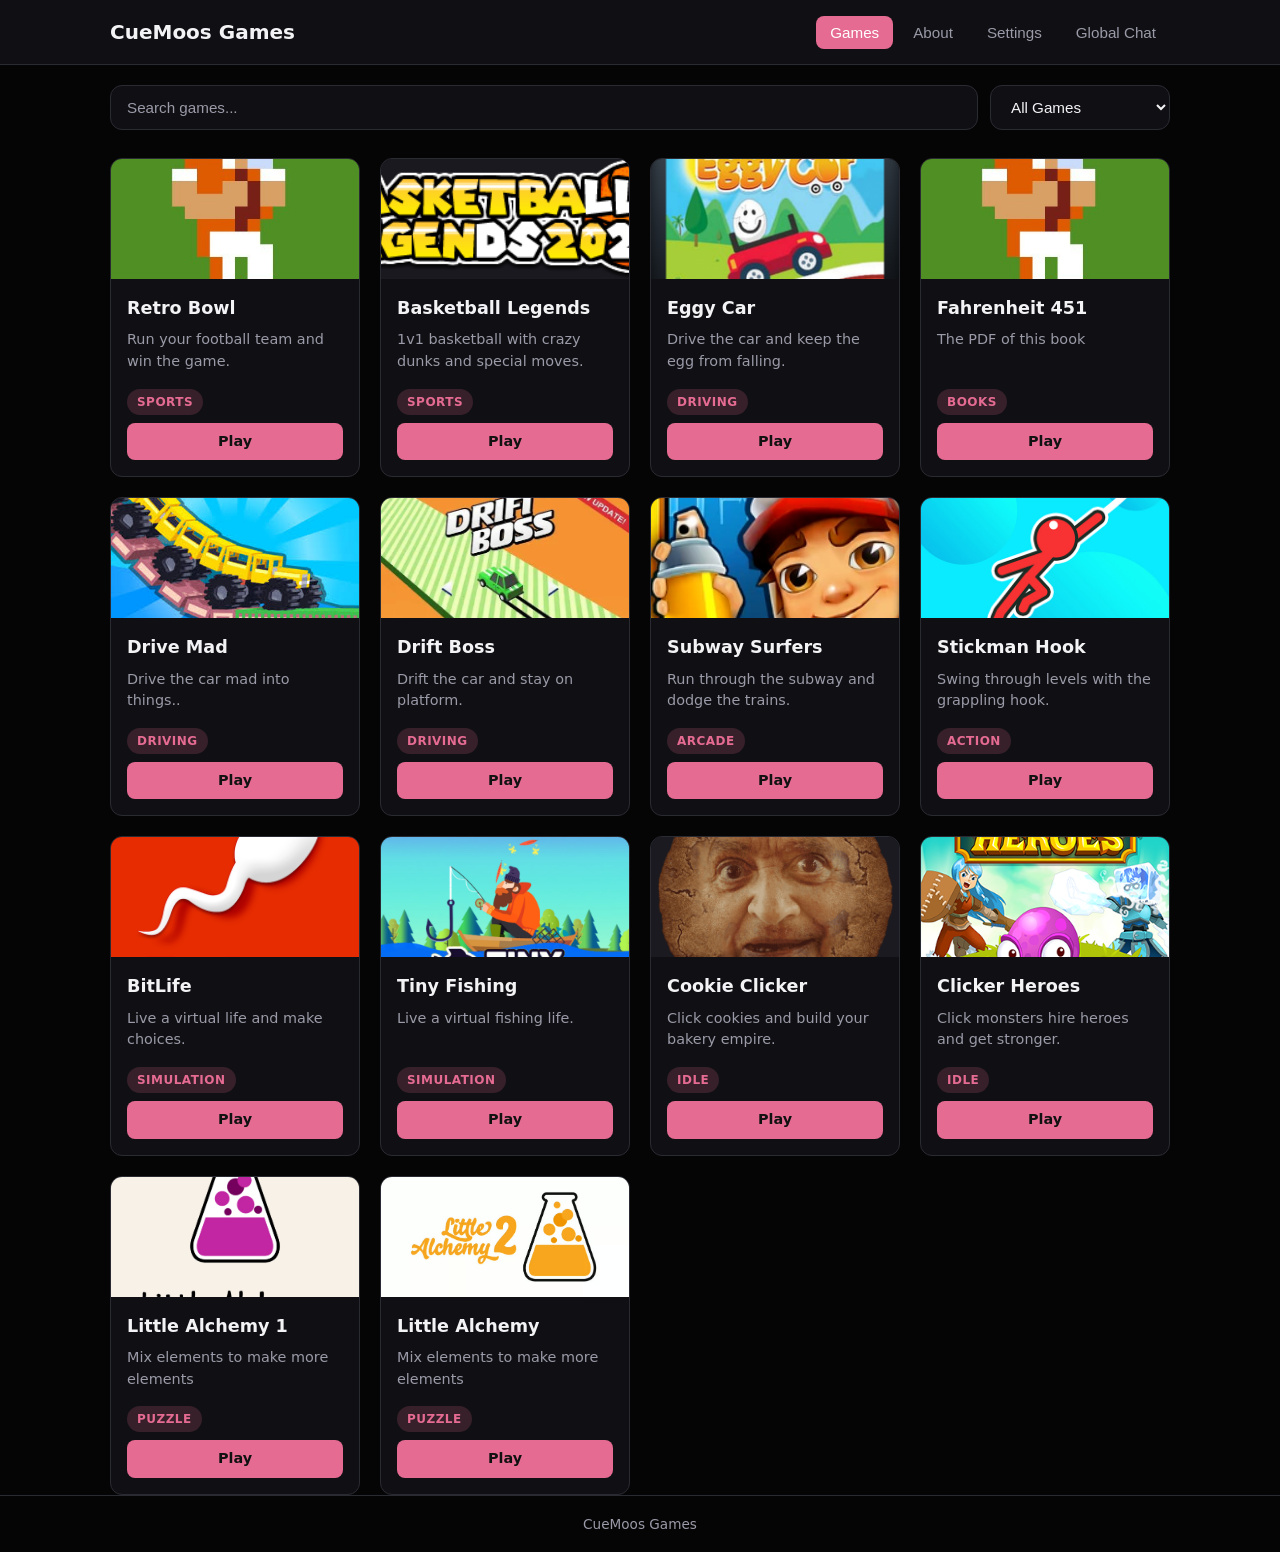
==== index.html @ 98dfa6d3 "Remove profile avatar option" ====
<!DOCTYPE html>
<html lang="en" data-theme="rose-pink">
<head>
  <meta charset="UTF-8">
  <meta name="viewport" content="width=device-width, initial-scale=1.0">
  <title>CueMoos Games</title>
  <link rel="stylesheet" href="styles.css">
  <link rel="icon" href="data:image/svg+xml,<svg xmlns='http://www.w3.org/2000/svg' viewBox='0 0 100 100'><rect width='100' height='100' rx='18' fill='%23e56b92'/><text x='50' y='68' text-anchor='middle' font-size='52' font-family='system-ui,sans-serif' font-weight='700' fill='white'>C</text></svg>">
</head>
<body>
  <header>
    <div class="container header-content">
      <h1 class="logo">CueMoos Games</h1>
      <nav>
        <button class="nav-btn active" data-tab="games">Games</button>
        <button class="nav-btn" data-tab="about">About</button>
        <button class="nav-btn" data-tab="settings">Settings</button>
        <button class="nav-btn" data-tab="chat">Global Chat</button>
      </nav>
    </div>
  </header>

  <main class="container">
    <section id="games" class="tab-content active">
      <div class="controls">
        <input type="text" id="search" placeholder="Search games..." autocomplete="off">
        <select id="category-filter"><option value="all">All Games</option></select>
      </div>
      <div id="games-grid" class="games-grid"></div>
      <p id="no-results" class="no-results hidden">No games found.</p>
    </section>

    <section id="chat" class="tab-content">
      <div class="chat-card">
        <div class="chat-heading"><div><h2>Global Chat</h2><p>Talk with everyone playing on CueMoos Games.</p></div><span class="chat-live">● LIVE</span></div>
        <section id="chat-auth" class="chat-auth">
          <div class="chat-auth-tabs">
            <button type="button" class="chat-auth-tab active" data-auth-mode="signup">Create account</button>
            <button type="button" class="chat-auth-tab" data-auth-mode="login">Log in</button>
          </div>
          <form id="chat-auth-form">
            <label for="chat-auth-username">Username</label>
            <input id="chat-auth-username" maxlength="20" minlength="3" placeholder="3–20 letters, numbers, or _" autocomplete="username" required>
            <label for="chat-auth-password">Password</label>
            <input id="chat-auth-password" type="password" minlength="8" placeholder="At least 8 characters" autocomplete="new-password" required>
            <button id="chat-auth-submit" type="submit">Create account</button>
          </form>
          <p class="chat-account-note">Choose a username that does not reveal your real name, school, or location. Passwords are private. There is no email recovery, so keep your password somewhere safe and never share it.</p>
        </section>
        <section id="chat-room" class="hidden">
          <div class="chat-account-bar"><span>Signed in as <strong id="chat-current-user"></strong></span><button type="button" id="chat-logout">Log out</button></div>
          <div class="social-nav" id="social-nav">
            <button class="social-tab active" data-social="global">Global</button><button class="social-tab" data-social="friends">Friends</button><button class="social-tab" data-social="messages">Messages</button><button class="social-tab" data-social="groups">Groups</button><button class="social-tab" data-social="profile">Profile</button><button class="social-tab hidden" id="owner-tab" data-social="owner">Owner</button>
          </div>
          <section class="social-view" id="view-global"><div id="chat-messages" class="chat-messages" aria-live="polite"><p class="chat-empty">Loading messages…</p></div><form id="chat-form" class="chat-compose"><input id="chat-message" maxlength="300" placeholder="Write a message..." autocomplete="off" disabled><button id="chat-send" type="submit" disabled>Send</button></form></section>
          <section class="social-view hidden" id="view-friends">
            <h3>Find players</h3><div class="social-inline"><input id="friend-search" maxlength="24" placeholder="Search username"><button id="friend-search-btn">Search</button></div><div id="friend-results" class="social-list"></div>
            <h3>Friend requests</h3><div id="friend-requests" class="social-list"></div><h3>Your friends</h3><div id="friend-list" class="social-list"></div>
          </section>
          <section class="social-view hidden" id="view-messages"><div class="social-inline"><select id="dm-friend"><option value="">Choose a friend</option></select><button id="dm-refresh">Refresh</button></div><div id="dm-messages" class="social-messages"><p class="chat-empty">Choose a friend to view messages.</p></div><form id="dm-form" class="chat-compose"><input id="dm-input" maxlength="1000" placeholder="Private message..." disabled><button id="dm-send" type="submit" disabled>Send</button></form></section>
          <section class="social-view hidden" id="view-groups"><h3>Your groups</h3><div id="group-list" class="social-list"></div><h3>Create a group</h3><form id="group-create" class="social-inline"><input id="group-name" maxlength="40" minlength="2" placeholder="Group name" required><button>Create</button></form><div id="group-active" class="hidden"><h3 id="group-title"></h3><div id="group-messages" class="social-messages"></div><form id="group-form" class="chat-compose"><input id="group-input" maxlength="1000" placeholder="Message group..." disabled><button id="group-send" type="submit" disabled>Send</button></form></div></section>
          <section class="social-view hidden" id="view-profile"><h3>Your profile</h3><div class="profile-editor"><label>Display name<input id="profile-display" maxlength="30" placeholder="Display name"></label><label>Bio<textarea id="profile-bio" maxlength="160" rows="3" placeholder="A little about you..."></textarea></label><button id="profile-save">Save profile</button></div></section>
          <section class="social-view hidden" id="view-owner"><h3>Owner dashboard</h3><p class="chat-note">Manage roles and account access. Only promote accounts you trust.</p><div id="owner-users" class="social-list"></div></section>
        </section>
        <p id="chat-status" class="chat-status" role="status">Create an account or log in to join the chat.</p>
        <p class="chat-note">Be respectful. Do not share personal information, passwords, or private details in chat.</p>
      </div>
    </section>

    <section id="about" class="tab-content">
      <div class="about-card">
        <h2>About CueMoo</h2>
        <p>Hey Im Devin from Winchester Kansas.</p>
        <p>This is CueMoos Games. I put my games here so I can play them and share them.</p>
      </div>
    </section>

    <section id="settings" class="tab-content">
      <div class="settings-card">
        <h2>Settings</h2>
        <div class="setting-block">
          <h3>Themes</h3><p class="setting-help">Default Is Rose Pink. Tap a circle to switch.</p>
          <div id="theme-grid" class="theme-grid"></div>
        </div>
        <div class="setting-block">
          <h3>Layout</h3>
          <div class="setting-row"><span>Card size</span><div class="chip-row" id="card-size"><button class="chip active" data-size="compact">Compact</button><button class="chip" data-size="cozy">Cozy</button><button class="chip" data-size="normal">Normal</button></div></div>
          <div class="setting-row"><span>Show game descriptions</span><label class="switch"><input type="checkbox" id="toggle-desc" checked><span class="slider"></span></label></div>
        </div>
        <div class="setting-block">
          <h3>Play</h3>
          <div class="setting-row"><span>Open games in a new tab</span><label class="switch"><input type="checkbox" id="toggle-newtab"><span class="slider"></span></label></div>
          <div class="setting-row"><span>Less motion</span><label class="switch"><input type="checkbox" id="toggle-motion"><span class="slider"></span></label></div>
        </div>
        <div class="setting-block"><button type="button" id="reset-settings" class="reset-btn">Reset settings</button></div>
      </div>
    </section>
  </main>

  <footer><div class="container"><p>CueMoos Games</p></div></footer>
  <script src="script.js"></script>
  <script>
    document.getElementById("chat-auth-form").addEventListener("submit", function (event) {
      event.preventDefault();
      document.getElementById("chat-status").textContent = "Chat is loading. If this message stays here, the chat script did not load.";
    });
  </script>
  <script type="module" src="chat-live.js?v=20261113-ui2"></script>
</body>
</html>
---- styles.css ----
:root {
  --bg: #050506;
  --surface: #101014;
  --surface-2: #1a1a20;
  --text: #f3f3f6;
  --text-muted: #9a9aa8;
  --primary: #e56b92;
  --primary-hover: #ef89a8;
  --secondary: #000000;
  --border: #2a2a33;
  --radius: 12px;
  --shadow: 0 4px 20px rgba(0, 0, 0, 0.45);
  --card-min: 260px;
  --thumb-h: 160px;
}

html[data-theme="rose-pink"] { --primary: #e56b92; --primary-hover: #ef89a8; }
html[data-theme="hot-pink"] { --primary: #ff4da6; --primary-hover: #ff73b8; }
html[data-theme="red"] { --primary: #ff3b3b; --primary-hover: #ff6262; }
html[data-theme="orange"] { --primary: #ff7a1a; --primary-hover: #ff9648; }
html[data-theme="yellow"] { --primary: #f5c518; --primary-hover: #ffd84a; }
html[data-theme="green"] { --primary: #22c55e; --primary-hover: #4ade80; }
html[data-theme="blue"] { --primary: #3b82f6; --primary-hover: #60a5fa; }
html[data-theme="purple"] { --primary: #a855f7; --primary-hover: #c084fc; }

html[data-card="cozy"] { --card-min: 320px; --thumb-h: 190px; }
html[data-card="compact"] { --card-min: 200px; --thumb-h: 120px; }
html[data-motion="off"] * { transition: none !important; }
html[data-desc="off"] .game-body p { display: none; }

* { margin: 0; padding: 0; box-sizing: border-box; }

body {
  font-family: system-ui, -apple-system, BlinkMacSystemFont, "Segoe UI", Roboto, sans-serif;
  background: var(--bg);
  color: var(--text);
  line-height: 1.5;
  min-height: 100vh;
  display: flex;
  flex-direction: column;
}

.container { width: 100%; max-width: 1100px; margin: 0 auto; padding: 0 20px; }

header {
  background: var(--surface);
  border-bottom: 1px solid var(--border);
  position: sticky;
  top: 0;
  z-index: 100;
}

.header-content {
  display: flex;
  align-items: center;
  justify-content: space-between;
  height: 64px;
  gap: 12px;
}

.logo { font-size: 1.25rem; font-weight: 700; white-space: nowrap; }
nav { display: flex; gap: 6px; flex-wrap: wrap; justify-content: flex-end; }

.nav-btn {
  -webkit-appearance: none;
  appearance: none;
  background: transparent;
  border: none;
  color: var(--text-muted);
  font-size: 0.95rem;
  font-weight: 500;
  padding: 8px 14px;
  border-radius: 8px;
  cursor: pointer;
}

.nav-btn:hover { color: var(--text); background: var(--surface-2); }
.nav-btn.active { color: #fff; background: var(--primary); }

main { flex: 1; padding: 56px 20px 96px; }
.tab-content { display: none; }
.tab-content.active { display: block; }

.controls { display: flex; gap: 12px; margin: 12px 0 28px; flex-wrap: wrap; }

#search {
  flex: 1;
  min-width: 200px;
  padding: 12px 16px;
  background: var(--surface);
  border: 1px solid var(--border);
  border-radius: var(--radius);
  color: var(--text);
  font-size: 0.95rem;
  outline: none;
}
#search:focus { border-color: var(--primary); }
#search::placeholder { color: var(--text-muted); }

#category-filter {
  padding: 12px 16px;
  background: var(--surface);
  border: 1px solid var(--border);
  border-radius: var(--radius);
  color: var(--text);
  font-size: 0.95rem;
  cursor: pointer;
  outline: none;
  min-width: 180px;
}
#category-filter:focus { border-color: var(--primary); }

.games-grid {
  display: grid;
  grid-template-columns: repeat(auto-fill, minmax(var(--card-min), 1fr));
  gap: 20px;
}

.game-card {
  background: var(--surface);
  border: 1px solid var(--border);
  border-radius: var(--radius);
  overflow: hidden;
  display: flex;
  flex-direction: column;
}
.game-card:hover {
  transform: translateY(-3px);
  box-shadow: var(--shadow);
  border-color: var(--primary);
}

.game-thumb {
  height: var(--thumb-h);
  background: var(--surface-2);
  display: flex;
  align-items: center;
  justify-content: center;
  overflow: hidden;
}
.game-thumb img { width: 100%; height: 100%; object-fit: cover; display: block; }
.game-thumb .thumb-fallback { font-size: 1.6rem; font-weight: 700; color: var(--text); opacity: 0.7; }

.game-body { padding: 16px; display: flex; flex-direction: column; flex: 1; gap: 8px; }
.game-body h3 { font-size: 1.1rem; font-weight: 600; }
.game-body p { color: var(--text-muted); font-size: 0.9rem; flex: 1; }
.game-meta { display: flex; align-items: center; justify-content: space-between; gap: 8px; margin-top: 8px; }

.category-tag {
  font-size: 0.75rem;
  font-weight: 600;
  text-transform: uppercase;
  letter-spacing: 0.04em;
  color: var(--primary);
  background: rgba(229, 107, 146, 0.18);
  padding: 4px 10px;
  border-radius: 20px;
}

.play-btn {
  display: inline-flex;
  align-items: center;
  justify-content: center;
  background: var(--primary);
  color: #111;
  text-decoration: none;
  font-size: 0.9rem;
  font-weight: 700;
  padding: 8px 14px;
  border-radius: 8px;
}
.play-btn:hover { background: var(--primary-hover); }

.source-link { font-size: 0.8rem; color: var(--text-muted); text-decoration: none; }
.source-link:hover { color: var(--primary); }
.no-results { text-align: center; color: var(--text-muted); padding: 40px 0; font-size: 1.1rem; }
.hidden { display: none; }

.about-card, .settings-card {
  background: var(--surface);
  border: 1px solid var(--border);
  border-radius: var(--radius);
  padding: 28px;
  max-width: 760px;
}
.about-card h2, .settings-card h2 { margin-bottom: 12px; font-size: 1.5rem; }
.about-card p { color: var(--text-muted); margin-bottom: 12px; }

.setting-block { margin-top: 28px; }
.setting-block h3 { font-size: 1.05rem; margin-bottom: 8px; }
.setting-help { color: var(--text-muted); font-size: 0.9rem; margin-bottom: 14px; }

.theme-grid {
  display: flex;
  flex-wrap: wrap;
  gap: 16px 18px;
}

.theme-btn {
  -webkit-appearance: none;
  appearance: none;
  background: transparent;
  border: 0;
  padding: 0;
  margin: 0;
  color: var(--text);
  cursor: pointer;
  display: flex;
  flex-direction: column;
  align-items: center;
  gap: 8px;
  font-size: 0.8rem;
  width: 72px;
}

.theme-circle {
  display: block;
  width: 54px;
  height: 54px;
  border-radius: 50%;
  border: 2px solid #3a3a44;
  background: #000;
  overflow: hidden;
}

.theme-btn.active .theme-circle {
  border-color: var(--primary);
  box-shadow: 0 0 0 3px rgba(229, 107, 146, 0.35);
}

.setting-row {
  display: flex;
  align-items: center;
  justify-content: space-between;
  gap: 16px;
  padding: 12px 0;
  border-bottom: 1px solid var(--border);
}

.chip-row { display: flex; flex-wrap: wrap; gap: 8px; }

.chip {
  -webkit-appearance: none;
  appearance: none;
  background: var(--surface-2);
  border: 1px solid var(--border);
  color: var(--text-muted);
  border-radius: 999px;
  padding: 8px 12px;
  font-size: 0.8rem;
  cursor: pointer;
}
.chip.active { background: var(--primary); border-color: var(--primary); color: #111; font-weight: 700; }

.switch { position: relative; width: 44px; height: 26px; flex-shrink: 0; }
.switch input { opacity: 0; width: 0; height: 0; position: absolute; }
.slider {
  position: absolute;
  inset: 0;
  background: var(--surface-2);
  border: 1px solid var(--border);
  border-radius: 999px;
  cursor: pointer;
}
.slider:before {
  content: "";
  position: absolute;
  width: 18px;
  height: 18px;
  left: 3px;
  top: 3px;
  background: #fff;
  border-radius: 50%;
}
.switch input:checked + .slider { background: var(--primary); border-color: var(--primary); }
.switch input:checked + .slider:before { transform: translateX(18px); }

.reset-btn {
  -webkit-appearance: none;
  appearance: none;
  background: transparent;
  border: 1px solid var(--border);
  color: var(--text-muted);
  padding: 10px 14px;
  border-radius: 8px;
  cursor: pointer;
}
.reset-btn:hover { color: var(--text); border-color: var(--primary); }

footer {
  border-top: 1px solid var(--border);
  padding: 18px 0;
  text-align: center;
  color: var(--text-muted);
  font-size: 0.85rem;
}

@media (max-width: 700px) {
  .header-content { height: auto; padding: 10px 0; flex-direction: column; align-items: flex-start; }
  .games-grid { grid-template-columns: 1fr; }
  .controls { flex-direction: column; }
  #category-filter { width: 100%; }
}

#games.tab-content.active { padding-top: 8px; }


/* Global chat */
.chat-card{max-width:820px;margin:0 auto;background:var(--surface);border:1px solid var(--border);border-radius:var(--radius);padding:22px}
.chat-heading{display:flex;justify-content:space-between;gap:12px;margin-bottom:20px}
.chat-heading h2{font-size:1.45rem}.chat-heading p,.chat-note{color:var(--text-muted);font-size:.88rem}
.chat-live{color:#4ade80;font-size:.75rem;font-weight:800}
.chat-card label{display:block;color:var(--text-muted);font-size:.82rem;margin-bottom:6px}
.chat-identity,.chat-compose{display:flex;gap:9px}
.chat-identity input,.chat-compose input{min-width:0;flex:1;padding:11px 13px;color:var(--text);background:var(--bg);border:1px solid var(--border);border-radius:9px;outline:none}
.chat-identity input:focus,.chat-compose input:focus{border-color:var(--primary)}
.chat-identity button,.chat-compose button{border:0;border-radius:9px;padding:11px 15px;background:var(--primary);color:#111;font-weight:750;cursor:pointer}
.chat-status{color:var(--text-muted);font-size:.82rem;margin:10px 0}.chat-status.error{color:#fb7185}
.chat-messages{height:390px;overflow-y:auto;display:flex;flex-direction:column;gap:10px;padding:14px;background:var(--bg);border:1px solid var(--border);border-radius:10px}
.chat-empty{color:var(--text-muted);text-align:center;margin:auto;font-size:.9rem}
.chat-message{padding:10px 12px;background:var(--surface-2);border:1px solid var(--border);border-radius:9px;overflow-wrap:anywhere}
.chat-message-top{display:flex;gap:9px;margin-bottom:4px}.chat-message-name{color:var(--primary);font-weight:750;font-size:.86rem}
.chat-message time{color:var(--text-muted);font-size:.72rem}.chat-message-body{white-space:pre-wrap;font-size:.92rem}
.chat-report{margin-top:6px;border:0;background:transparent;color:var(--text-muted);font-size:.72rem;text-decoration:underline;cursor:pointer}
.chat-compose{margin-top:12px}.chat-compose button:disabled,.chat-compose input:disabled{opacity:.5;cursor:not-allowed}
.chat-note{margin-top:12px}
@media(max-width:700px){.chat-card{padding:15px}.chat-messages{height:55vh;min-height:260px}}


/* Username/password global chat accounts */
.chat-auth{max-width:440px;margin:0 auto}
.chat-auth-tabs{display:flex;gap:8px;margin-bottom:16px}
.chat-auth-tab{flex:1;padding:10px;border:1px solid var(--border);border-radius:9px;background:var(--bg);color:var(--text-muted);font-weight:700;cursor:pointer}
.chat-auth-tab.active{background:var(--primary);border-color:var(--primary);color:#111}
#chat-auth-form{display:flex;flex-direction:column;gap:8px}
#chat-auth-form label{margin:5px 0 0}
#chat-auth-form input{width:100%;padding:12px 13px;background:var(--bg);border:1px solid var(--border);border-radius:9px;color:var(--text);outline:none}
#chat-auth-form input:focus{border-color:var(--primary)}
#chat-auth-form button,#chat-logout{padding:11px 15px;border:0;border-radius:9px;background:var(--primary);color:#111;font-weight:750;cursor:pointer}
#chat-auth-form button:disabled{opacity:.55;cursor:not-allowed}
.chat-account-note{margin-top:12px;color:var(--text-muted);font-size:.8rem}
.chat-account-bar{display:flex;justify-content:space-between;align-items:center;gap:12px;margin-bottom:12px;color:var(--text-muted);font-size:.88rem}
.chat-account-bar strong{color:var(--primary)}
#chat-logout{padding:7px 12px;font-size:.8rem}

/* Compact social/chat scale */
.chat-card{max-width:680px;padding:14px;font-size:.88rem}
.chat-heading{margin-bottom:12px}.chat-heading h2{font-size:1.12rem}.chat-heading p,.chat-note{font-size:.76rem}
.chat-messages{height:300px;gap:7px;padding:9px}
.chat-message{padding:7px 9px}.chat-message-body{font-size:.82rem}.chat-message-name{font-size:.78rem}
.chat-compose input,.chat-compose button{padding:9px 11px;font-size:.82rem}
.chat-auth{max-width:360px}.chat-auth-tabs button,#chat-auth-form input,#chat-auth-form button{padding:9px 11px;font-size:.84rem}
.chat-account-note{font-size:.72rem}.chat-status{font-size:.76rem}


/* CueMoo social hub */
.social-nav{display:flex;gap:6px;overflow-x:auto;padding:3px 0 12px;margin-bottom:10px}
.social-tab,.social-inline button,.social-list button,.profile-editor button{border:1px solid var(--border);background:var(--surface-2);color:var(--text);border-radius:8px;padding:8px 11px;font-size:.78rem;cursor:pointer;white-space:nowrap}
.social-tab.active,.social-inline button,.profile-editor button{background:var(--primary);color:#111;border-color:var(--primary);font-weight:700}
.social-view h3{font-size:.9rem;margin:13px 0 8px}
.social-inline{display:flex;gap:8px;margin:8px 0;flex-wrap:wrap}
.social-inline input,.social-inline select,.profile-editor input,.profile-editor textarea{min-width:0;flex:1;padding:9px 10px;border:1px solid var(--border);border-radius:8px;background:var(--bg);color:var(--text);font:inherit;font-size:.82rem}
.social-list{display:grid;gap:7px}
.social-person,.social-row{display:flex;align-items:center;justify-content:space-between;gap:8px;padding:9px;background:var(--surface-2);border:1px solid var(--border);border-radius:8px;font-size:.82rem}
.social-person small{display:block;color:var(--text-muted)}
.social-actions{display:flex;gap:5px;flex-wrap:wrap}
.social-actions button{padding:6px 8px}
.social-messages{height:260px;overflow:auto;display:flex;flex-direction:column;gap:7px;padding:9px;background:var(--bg);border:1px solid var(--border);border-radius:9px}
.social-bubble{padding:8px 10px;border-radius:9px;background:var(--surface-2);font-size:.82rem;overflow-wrap:anywhere}
.social-bubble small{display:block;color:var(--text-muted);font-size:.68rem}
.profile-editor{display:grid;gap:10px;max-width:380px}
.profile-editor label{display:grid;gap:5px;color:var(--text-muted);font-size:.78rem}
#profile-avatar{width:72px;height:72px;border-radius:50%;object-fit:cover;background:var(--surface-2);border:1px solid var(--border)}
@media(max-width:600px){.social-nav{margin-right:-4px}.social-tab{padding:7px 9px}.social-inline>*{min-width:0}.social-inline input{width:55%}}
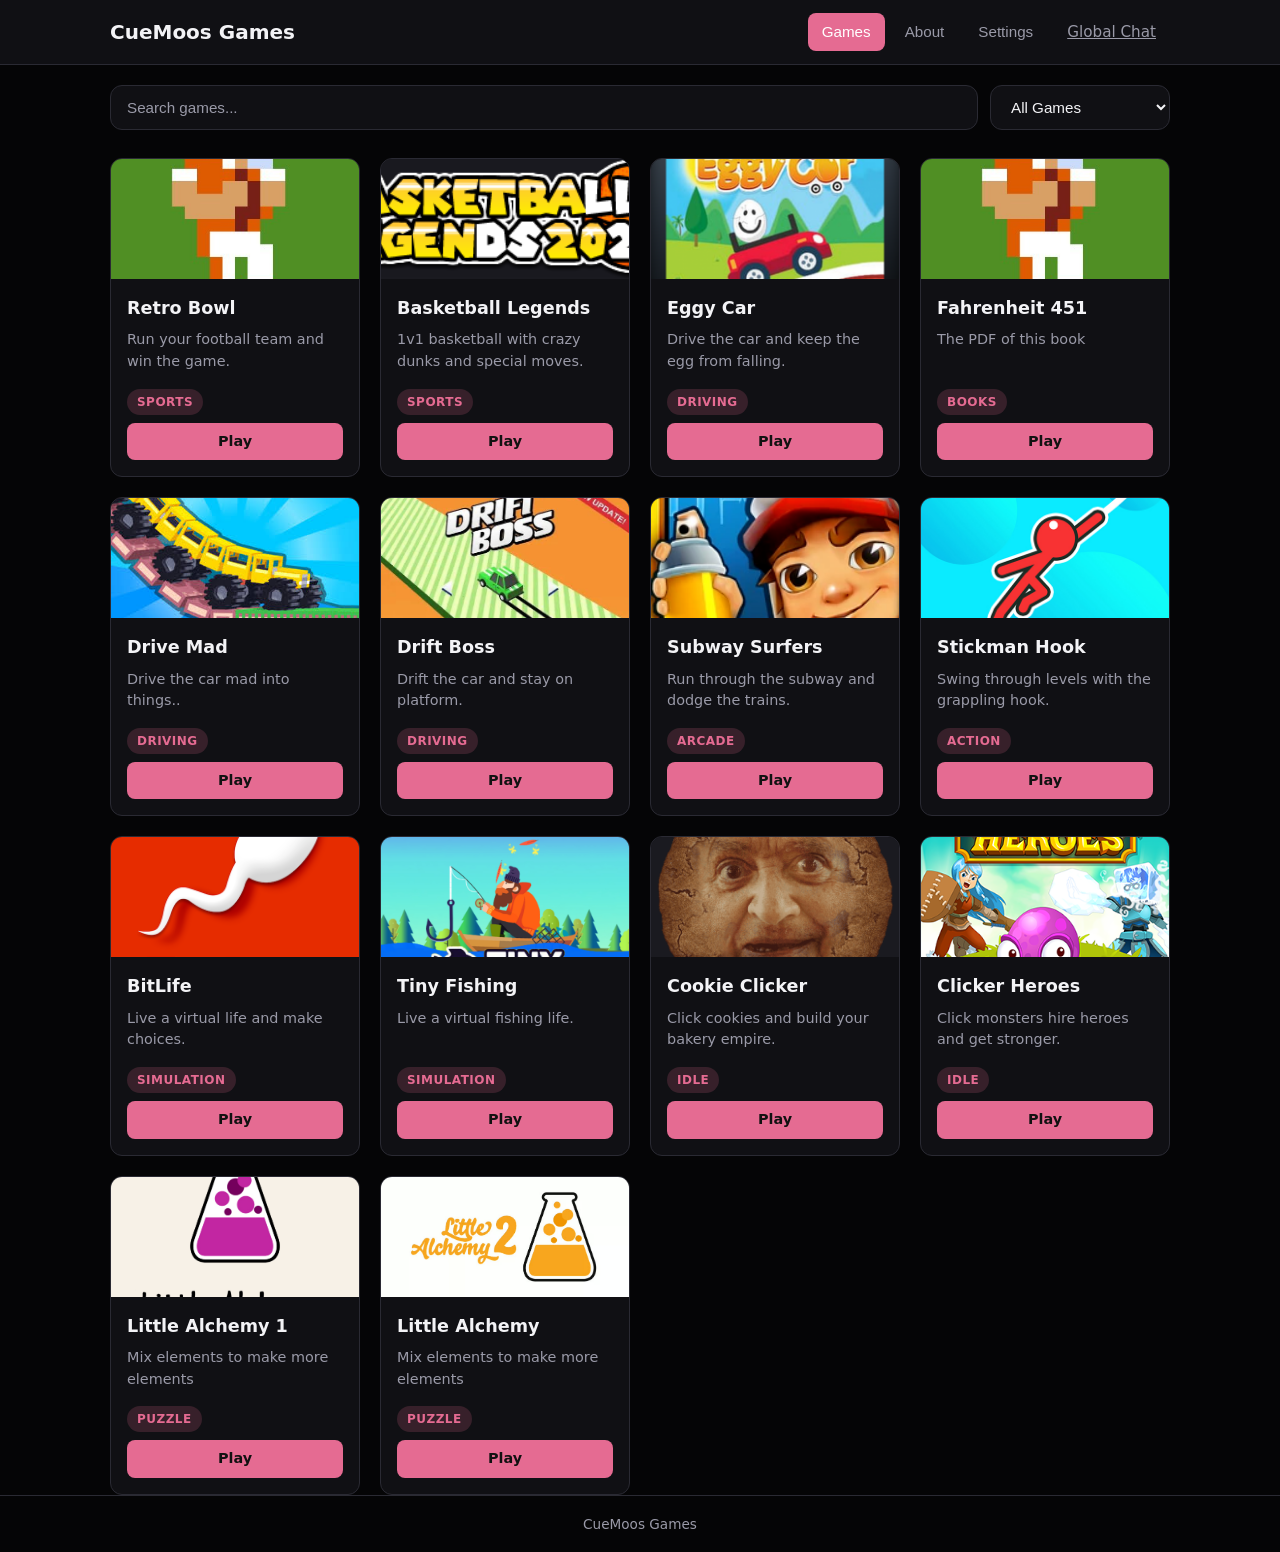
==== commit 00236af7: "Link Global Chat to standalone chat page" ====
--- a/index.html
+++ b/index.html
@@ -4,7 +4,7 @@
   <meta charset="UTF-8">
   <meta name="viewport" content="width=device-width, initial-scale=1.0">
   <title>CueMoos Games</title>
-  <link rel="stylesheet" href="styles.css">
+  <link rel="stylesheet" href="styles.css?v=20261113-socialfix1">
   <link rel="icon" href="data:image/svg+xml,<svg xmlns='http://www.w3.org/2000/svg' viewBox='0 0 100 100'><rect width='100' height='100' rx='18' fill='%23e56b92'/><text x='50' y='68' text-anchor='middle' font-size='52' font-family='system-ui,sans-serif' font-weight='700' fill='white'>C</text></svg>">
 </head>
 <body>
@@ -15,7 +15,7 @@
         <button class="nav-btn active" data-tab="games">Games</button>
         <button class="nav-btn" data-tab="about">About</button>
         <button class="nav-btn" data-tab="settings">Settings</button>
-        <button class="nav-btn" data-tab="chat">Global Chat</button>
+        <a class="nav-btn" href="/chat/">Global Chat</a>
       </nav>
     </div>
   </header>
@@ -35,8 +35,8 @@
         <div class="chat-heading"><div><h2>Global Chat</h2><p>Talk with everyone playing on CueMoos Games.</p></div><span class="chat-live">● LIVE</span></div>
         <section id="chat-auth" class="chat-auth">
           <div class="chat-auth-tabs">
-            <button type="button" class="chat-auth-tab active" data-auth-mode="signup">Create account</button>
-            <button type="button" class="chat-auth-tab" data-auth-mode="login">Log in</button>
+            <button type="button" class="chat-auth-tab active" data-auth-mode="signup" aria-pressed="true">Create account</button>
+            <button type="button" class="chat-auth-tab" data-auth-mode="login" aria-pressed="false">Log in</button>
           </div>
           <form id="chat-auth-form">
             <label for="chat-auth-username">Username</label>
@@ -45,22 +45,25 @@
             <input id="chat-auth-password" type="password" minlength="8" placeholder="At least 8 characters" autocomplete="new-password" required>
             <button id="chat-auth-submit" type="submit">Create account</button>
           </form>
-          <p class="chat-account-note">Choose a username that does not reveal your real name, school, or location. Passwords are private. There is no email recovery, so keep your password somewhere safe and never share it.</p>
+          <p class="chat-account-note">Your account stays on the server. If you clear browser data, choose Log in and use the same username and password. Clearing cache does not mean you need a new account. Keep your password private.</p>
         </section>
         <section id="chat-room" class="hidden">
           <div class="chat-account-bar"><span>Signed in as <strong id="chat-current-user"></strong></span><button type="button" id="chat-logout">Log out</button></div>
           <div class="social-nav" id="social-nav">
-            <button class="social-tab active" data-social="global">Global</button><button class="social-tab" data-social="friends">Friends</button><button class="social-tab" data-social="messages">Messages</button><button class="social-tab" data-social="groups">Groups</button><button class="social-tab" data-social="profile">Profile</button><button class="social-tab hidden" id="owner-tab" data-social="owner">Owner</button>
+            <button class="social-tab active" data-social="global">Global</button><button class="social-tab" data-social="friends">Friends</button><button class="social-tab" data-social="messages">Messages</button><button class="social-tab" data-social="profile">Profile</button><button class="social-tab hidden" id="owner-tab" data-social="owner">Owner</button>
           </div>
-          <section class="social-view" id="view-global"><div id="chat-messages" class="chat-messages" aria-live="polite"><p class="chat-empty">Loading messages…</p></div><form id="chat-form" class="chat-compose"><input id="chat-message" maxlength="300" placeholder="Write a message..." autocomplete="off" disabled><button id="chat-send" type="submit" disabled>Send</button></form></section>
+          <section class="social-view" id="view-global"><div id="ban-banner" class="ban-banner hidden" role="alert"><strong>🚫 BANNED</strong><span>This account is banned. You can stay signed in, but games and chat are disabled.</span></div><div class="global-chat-tools"><span class="chat-tools-label">Community chat</span><button type="button" id="clear-chat" class="danger-btn hidden">Clear chat</button></div><div id="chat-messages" class="chat-messages" aria-live="polite"><p class="chat-empty">Loading messages…</p></div><form id="chat-form" class="chat-compose"><input id="chat-message" maxlength="300" placeholder="Write a message..." autocomplete="off" disabled><button id="chat-send" type="submit" disabled>Send</button></form></section>
           <section class="social-view hidden" id="view-friends">
             <h3>Find players</h3><div class="social-inline"><input id="friend-search" maxlength="24" placeholder="Search username"><button id="friend-search-btn">Search</button></div><div id="friend-results" class="social-list"></div>
-            <h3>Friend requests</h3><div id="friend-requests" class="social-list"></div><h3>Your friends</h3><div id="friend-list" class="social-list"></div>
+            <h3>Friend requests</h3><div id="friend-requests" class="social-list"></div><h3>Your friends</h3><div id="friend-list" class="social-list"></div><div id="public-profile" class="public-profile hidden" aria-live="polite"></div>
           </section>
           <section class="social-view hidden" id="view-messages"><div class="social-inline"><select id="dm-friend"><option value="">Choose a friend</option></select><button id="dm-refresh">Refresh</button></div><div id="dm-messages" class="social-messages"><p class="chat-empty">Choose a friend to view messages.</p></div><form id="dm-form" class="chat-compose"><input id="dm-input" maxlength="1000" placeholder="Private message..." disabled><button id="dm-send" type="submit" disabled>Send</button></form></section>
-          <section class="social-view hidden" id="view-groups"><h3>Your groups</h3><div id="group-list" class="social-list"></div><h3>Create a group</h3><form id="group-create" class="social-inline"><input id="group-name" maxlength="40" minlength="2" placeholder="Group name" required><button>Create</button></form><div id="group-active" class="hidden"><h3 id="group-title"></h3><div id="group-messages" class="social-messages"></div><form id="group-form" class="chat-compose"><input id="group-input" maxlength="1000" placeholder="Message group..." disabled><button id="group-send" type="submit" disabled>Send</button></form></div></section>
           <section class="social-view hidden" id="view-profile"><h3>Your profile</h3><div class="profile-editor"><label>Display name<input id="profile-display" maxlength="30" placeholder="Display name"></label><label>Bio<textarea id="profile-bio" maxlength="160" rows="3" placeholder="A little about you..."></textarea></label><button id="profile-save">Save profile</button></div></section>
-          <section class="social-view hidden" id="view-owner"><h3>Owner dashboard</h3><p class="chat-note">Manage roles and account access. Only promote accounts you trust.</p><div id="owner-users" class="social-list"></div></section>
+          <section class="social-view hidden" id="view-owner">
+<div class="owner-hero"><div><span class="owner-kicker">CUEMOO CONTROL CENTER</span><h3>Owner dashboard</h3><p>Manage your community, members and reports.</p></div><span class="owner-crown">★ OWNER</span></div>
+<div class="owner-stats"><div><strong id="stat-members">—</strong><span>Members</span></div><div><strong id="stat-reports">—</strong><span>Open reports</span></div><div><strong id="stat-messages">—</strong><span>Chat messages</span></div></div>
+<div class="owner-section"><h4>Member management</h4><div class="social-inline"><input id="owner-search" maxlength="24" placeholder="Find a username"><button id="owner-search-btn">Search</button></div><div id="owner-member-results" class="social-list"></div></div>
+<div class="owner-section"><h4>Reported messages</h4><div id="owner-users" class="social-list"></div></div></section>
         </section>
         <p id="chat-status" class="chat-status" role="status">Create an account or log in to join the chat.</p>
         <p class="chat-note">Be respectful. Do not share personal information, passwords, or private details in chat.</p>
@@ -99,12 +102,6 @@
 
   <footer><div class="container"><p>CueMoos Games</p></div></footer>
   <script src="script.js"></script>
-  <script>
-    document.getElementById("chat-auth-form").addEventListener("submit", function (event) {
-      event.preventDefault();
-      document.getElementById("chat-status").textContent = "Chat is loading. If this message stays here, the chat script did not load.";
-    });
-  </script>
-  <script type="module" src="chat-live.js?v=20261113-ui2"></script>
+  <script type="module" src="chat-live.js?v=20261113-socialfix1"></script>
 </body>
 </html>
--- a/styles.css
+++ b/styles.css
@@ -372,3 +372,112 @@
 .profile-editor label{display:grid;gap:5px;color:var(--text-muted);font-size:.78rem}
 #profile-avatar{width:72px;height:72px;border-radius:50%;object-fit:cover;background:var(--surface-2);border:1px solid var(--border)}
 @media(max-width:600px){.social-nav{margin-right:-4px}.social-tab{padding:7px 9px}.social-inline>*{min-width:0}.social-inline input{width:55%}}
+
+
+/* CueMoo social hub — unified visual refresh */
+.chat-card{max-width:960px;padding:clamp(16px,3vw,30px);border-radius:20px;background:linear-gradient(145deg,#15151d,#0b0b10);border:1px solid #292936;box-shadow:0 24px 70px #0008}
+.chat-heading{align-items:center;padding-bottom:18px;border-bottom:1px solid #292936;margin-bottom:20px}
+.chat-heading h2{font-size:clamp(1.35rem,3vw,1.8rem);letter-spacing:-.04em;margin:0 0 5px}
+.chat-heading p{margin:0;color:#a6a6b6}
+.chat-live{padding:6px 10px;border-radius:99px;background:#10281f;color:#6ee7a4;font-size:.68rem;letter-spacing:.08em}
+.chat-account-bar{padding:10px 13px;border:1px solid #292936;border-radius:12px;background:#111119;margin-bottom:16px}
+#chat-logout{background:#22222d;color:#f5f5fa;border:1px solid #373744;border-radius:9px;transition:.18s}
+#chat-logout:hover{background:#30303d;border-color:#555568}
+.social-nav{display:grid;grid-template-columns:repeat(6,minmax(0,1fr));gap:7px;padding:6px;background:#09090e;border:1px solid #282833;border-radius:14px;margin-bottom:16px}
+.social-tab{display:flex;align-items:center;justify-content:center;min-height:40px;padding:9px 8px;border:1px solid transparent;border-radius:9px;background:transparent;color:#a9a9b8;font-size:.8rem;font-weight:700;transition:background .18s,color .18s,border-color .18s}
+.social-tab:hover{background:#1b1b25;color:#fff}
+.social-tab.active{background:var(--primary);color:#171018;border-color:transparent;box-shadow:0 4px 16px color-mix(in srgb,var(--primary) 25%,transparent)}
+.social-view{padding:clamp(12px,2vw,20px);background:#101017;border:1px solid #292936;border-radius:15px;min-height:260px}
+.social-view h3{font-size:.92rem;letter-spacing:-.01em;color:#f1f1f6;margin:18px 0 10px}
+.social-view h3:first-child{margin-top:0}
+.social-inline{display:flex;align-items:center;gap:9px;margin:10px 0 14px}
+.social-inline input,.social-inline select,.profile-editor input,.profile-editor textarea,.chat-compose input,#chat-auth-form input{width:100%;min-width:0;min-height:42px;padding:11px 13px;background:#09090f;border:1px solid #343442;border-radius:10px;color:#f6f6fa;font:inherit;font-size:.84rem;outline:none;transition:border-color .18s,box-shadow .18s}
+.social-inline input:focus,.social-inline select:focus,.profile-editor input:focus,.profile-editor textarea:focus,.chat-compose input:focus,#chat-auth-form input:focus{border-color:var(--primary);box-shadow:0 0 0 3px color-mix(in srgb,var(--primary) 17%,transparent)}
+.social-inline button,.social-list button,.profile-editor button,.chat-compose button,#chat-auth-form button{min-height:40px;padding:9px 15px;border:1px solid var(--primary);border-radius:10px;background:var(--primary);color:#171018;font:inherit;font-size:.8rem;font-weight:800;cursor:pointer;transition:transform .15s,filter .15s,background .15s}
+.social-inline button:hover,.social-list button:hover,.profile-editor button:hover,.chat-compose button:hover,#chat-auth-form button:hover{filter:brightness(1.1);transform:translateY(-1px)}
+.social-inline button:active,.social-list button:active,.profile-editor button:active,.chat-compose button:active{transform:translateY(0)}
+.social-list{gap:8px}
+.social-person,.social-row{padding:12px 13px;border:1px solid #30303c;border-radius:12px;background:linear-gradient(110deg,#191922,#14141b);color:#f1f1f6}
+.social-person small{margin-top:3px;color:#9292a4}
+.social-actions{gap:6px}
+.social-actions button{min-height:32px;padding:6px 10px;font-size:.72rem}
+.social-actions button:last-child:not(:first-child){background:#242430;color:#ddd;border-color:#3a3a48}
+.social-messages,.chat-messages{background:#09090f;border:1px solid #292936;border-radius:13px;padding:12px}
+.social-messages{height:300px}
+.social-bubble,.chat-message{padding:11px 13px;background:#191922;border:1px solid #2b2b38;border-radius:12px;color:#ededf4}
+.social-bubble small{color:#9292a4;margin-top:5px}
+.chat-message-body{line-height:1.45}
+.chat-message button{margin-top:7px;padding:4px 8px;background:transparent;color:#aaa;border:1px solid #383844;border-radius:7px;font-size:.7rem}
+.chat-compose{gap:8px;margin-top:12px}
+.chat-compose input{flex:1}
+.chat-compose button{min-width:76px}
+.profile-editor{max-width:520px;gap:13px}
+.profile-editor label{gap:7px;color:#b7b7c5;font-weight:650}
+.profile-editor textarea{resize:vertical;min-height:90px}
+#chat-status{padding:0 3px}
+#chat-auth-form button{margin-top:8px}
+.chat-auth-tabs{padding:5px;background:#09090f;border:1px solid #292936;border-radius:12px}
+.chat-auth-tab{border:0}
+.chat-auth-tab.active{background:var(--primary);color:#171018}
+.hidden{display:none!important}
+@media(max-width:650px){.social-nav{grid-template-columns:repeat(3,minmax(0,1fr))}.social-view{padding:12px}.social-inline{align-items:stretch}.social-inline input{flex:1;width:100%}.social-inline button{flex-shrink:0}.social-person,.social-row{align-items:flex-start;flex-direction:column}.social-actions{width:100%}.social-actions button{flex:1}.chat-card{padding:12px;border-radius:15px}}
+@media(prefers-reduced-motion:reduce){.social-tab,.social-inline button,.social-list button,.profile-editor button{transition:none}}
+
+/* Owner control center */
+.owner-hero{display:flex;justify-content:space-between;align-items:center;gap:16px;padding:18px 20px;border:1px solid #393044;border-radius:16px;background:radial-gradient(ellipse at top right,#49304d 0%,#201827 45%,#15131b 100%);margin-bottom:14px}
+.owner-kicker{font-size:.64rem;letter-spacing:.16em;font-weight:900;color:#d99ce7}.owner-hero h3{font-size:1.35rem!important;margin:6px 0!important;color:#fff}.owner-hero p{margin:0;color:#c2b4c8;font-size:.8rem}.owner-crown{padding:7px 10px;border-radius:99px;background:#6c4b20;color:#ffe2a2;font-size:.67rem;font-weight:900;white-space:nowrap}
+.owner-stats{display:grid;grid-template-columns:repeat(3,minmax(0,1fr));gap:9px;margin-bottom:18px}.owner-stats>div{padding:14px;border:1px solid #34313e;border-radius:13px;background:linear-gradient(145deg,#211e2a,#15141c);display:grid;gap:5px}.owner-stats strong{font-size:1.45rem;color:#fff}.owner-stats span{font-size:.7rem;color:#a9a3b4}
+.owner-section{padding:15px 0;border-top:1px solid #302d39}.owner-section h4{margin:0 0 10px;color:#f1eaf5;font-size:.9rem}
+.owner-member,.owner-report{display:flex;justify-content:space-between;align-items:center;gap:12px;padding:12px 13px;border:1px solid #34313e;border-radius:12px;background:#1a1821;color:#f1edf5;font-size:.82rem}.owner-member-info small{display:block;margin-top:4px;color:#aaa2b5;font-size:.7rem}.owner-member .social-actions,.owner-report .social-actions{justify-content:flex-end}.owner-member .social-actions button,.owner-report .social-actions button{min-height:32px;padding:6px 9px;font-size:.7rem}
+#owner-tab:not(.hidden){background:linear-gradient(135deg,#f4d28a,#d8a8ef);color:#21172b;font-weight:900}
+button:focus-visible,input:focus-visible,select:focus-visible,textarea:focus-visible{outline:2px solid var(--primary);outline-offset:2px}button:disabled{opacity:.48;cursor:not-allowed;transform:none!important}
+.chat-auth{margin:0 auto}.chat-auth-tabs{display:grid;grid-template-columns:1fr 1fr}.chat-auth-tab{padding:11px 10px;border-radius:9px;font-size:.82rem}#chat-auth-form{gap:10px}#chat-auth-form label{font-size:.78rem;font-weight:700;color:#c7c1d0}#chat-auth-form button{min-height:44px;margin-top:5px}
+@media(max-width:620px){.owner-hero{align-items:flex-start;flex-direction:column}.owner-stats strong{font-size:1.2rem}.owner-member,.owner-report{align-items:flex-start;flex-direction:column;width:100%}.owner-member .social-actions,.owner-report .social-actions{justify-content:flex-start;flex-wrap:wrap}.owner-member .social-actions button,.owner-report .social-actions button{flex:1}}
+
+/* Ban notice and public member profiles */
+.ban-banner{display:flex;flex-direction:column;gap:5px;margin:0 0 12px;padding:15px 16px;border:1px solid #8e2636;border-radius:12px;background:linear-gradient(120deg,#3b1019,#211017);color:#ffdce2}
+.ban-banner strong{font-size:1rem;letter-spacing:.12em;color:#ff7187}
+.ban-banner span{font-size:.8rem;color:#f5cbd2}
+.public-profile{margin-top:12px;padding:14px;border:1px solid #393344;border-radius:13px;background:linear-gradient(145deg,#211e2a,#14131b);display:grid;gap:10px}
+.public-profile-head{font-size:1rem;font-weight:850;color:#fff}
+.public-profile-head small{display:block;margin-top:3px;color:#aaa2b5;font-size:.75rem;font-weight:500}
+.public-profile-bio{padding:10px 12px;border-radius:9px;background:#101017;color:#d4d0dc;font-size:.83rem;white-space:pre-wrap;overflow-wrap:anywhere;min-height:42px}
+.profile-state{font-size:.76rem;color:#c4b8d1}
+
+
+/* CueMoo social polish: consistent controls, tighter navigation and profile panel */
+.social-nav{grid-template-columns:repeat(5,minmax(0,1fr));}
+.social-tab,.social-inline button,.social-list button,.profile-editor button,
+.social-actions button,.public-profile button,.global-chat-tools button{
+  -webkit-appearance:none;appearance:none;font-family:inherit;line-height:1.2;
+}
+.social-actions button,.public-profile button{
+  min-height:36px;padding:8px 12px;border:1px solid var(--primary);
+  border-radius:10px;background:var(--primary);color:#171018;
+  font-size:.76rem;font-weight:800;cursor:pointer;
+}
+.social-actions button:hover,.public-profile button:hover{filter:brightness(1.08);}
+.social-actions button:last-child:not(:first-child){
+  background:#242430;color:#e7e4ed;border-color:#3a3a48;
+}
+.public-profile{margin-top:14px;padding:16px;background:linear-gradient(145deg,#201d29,#121219);border-color:#454052;box-shadow:0 12px 30px #0004;}
+.public-profile-head{font-size:1.08rem;letter-spacing:-.02em;}
+.public-profile-bio{line-height:1.5;}
+.public-profile .social-actions{display:flex;gap:8px;flex-wrap:wrap;}
+.public-profile>button{width:100%;background:#292834;color:#eeeaf4;border-color:#454252;}
+.global-chat-tools{display:flex;align-items:center;justify-content:space-between;gap:12px;margin:0 0 10px;}
+.chat-tools-label{font-size:.76rem;font-weight:750;color:#a9a7b5;letter-spacing:.04em;text-transform:uppercase;}
+.global-chat-tools .danger-btn{appearance:none;-webkit-appearance:none;padding:8px 12px;border:1px solid #853746;border-radius:9px;background:#35151e;color:#ffb9c5;font:inherit;font-size:.74rem;font-weight:800;cursor:pointer;}
+.global-chat-tools .danger-btn:hover{background:#4a1b28;border-color:#b64c63;}
+.global-chat-tools .danger-btn:disabled{opacity:.5;cursor:wait;}
+#view-global{display:flex;flex-direction:column;}
+#view-global .chat-messages{width:100%;}
+.social-inline input,.social-inline select,.profile-editor input,.profile-editor textarea{box-shadow:none;}
+button{ -webkit-tap-highlight-color:transparent; }
+@media(max-width:650px){
+ .social-nav{grid-template-columns:repeat(3,minmax(0,1fr));}
+ .social-person,.social-row{align-items:flex-start;}
+ .public-profile{padding:13px;}
+ .public-profile .social-actions button{flex:1;}
+ .global-chat-tools{margin-bottom:8px;}
+}
